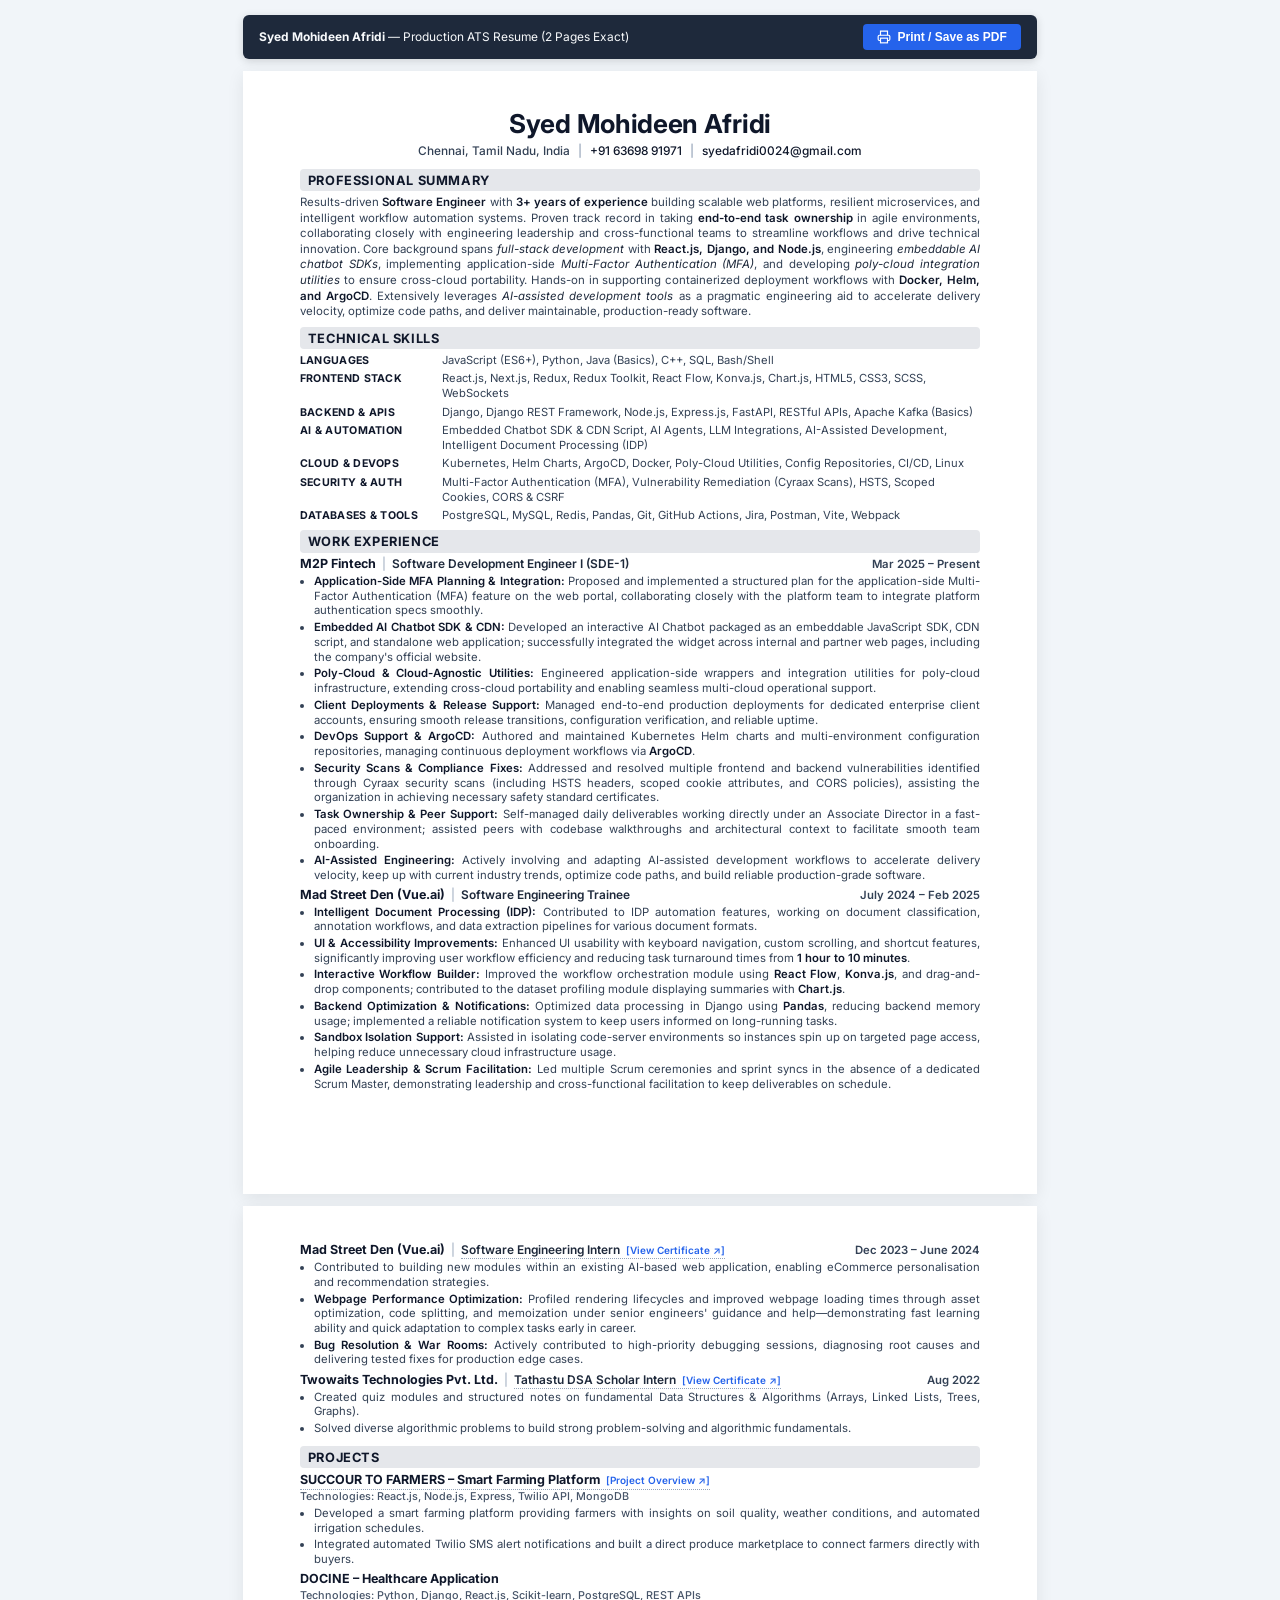
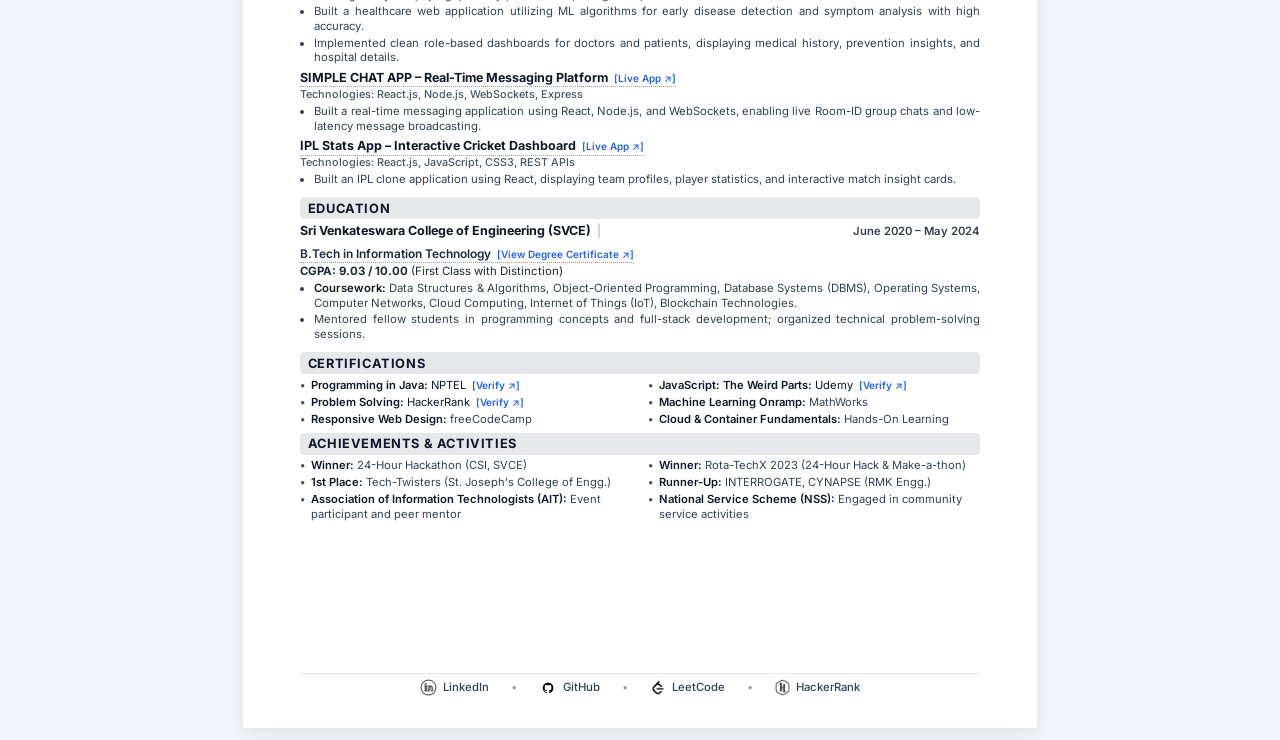
==== resume.html @ 6f6a464a "feat: complete modern glassmorphic portfolio redesign (#codejaaz • #24)" ====
<!DOCTYPE html>
<html lang="en">
<head>
  <meta charset="UTF-8">
  <meta name="viewport" content="width=device-width, initial-scale=1.0">
  <title>Syed Mohideen Afridi - Resume</title>
  <link rel="preconnect" href="https://fonts.googleapis.com">
  <link rel="preconnect" href="https://fonts.gstatic.com" crossorigin>
  <link href="https://fonts.googleapis.com/css2?family=Inter:wght@400;500;600;700&display=swap" rel="stylesheet">
  <style>
    * {
      box-sizing: border-box;
      margin: 0;
      padding: 0;
    }

    body {
      font-family: 'Inter', -apple-system, BlinkMacSystemFont, 'Segoe UI', Roboto, Helvetica, Arial, sans-serif;
      color: #0f172a;
      background-color: #f1f5f9;
      line-height: 1.33;
      font-size: 8.95pt;
      -webkit-font-smoothing: antialiased;
      -moz-osx-font-smoothing: grayscale;
    }

    @page {
      size: A4 portrait;
      margin: 0;
    }

    .page {
      width: 210mm;
      height: 297mm;
      max-height: 297mm;
      padding: 9.5mm 15mm 8.5mm 15mm;
      margin: 12px auto;
      background: #ffffff;
      box-shadow: 0 4px 16px rgba(0, 0, 0, 0.08);
      position: relative;
      overflow: hidden;
      display: flex;
      flex-direction: column;
      justify-content: flex-start;
    }

    @media print {
      body {
        background: transparent;
      }
      .page {
        margin: 0;
        box-shadow: none;
        page-break-after: always;
        page-break-inside: avoid;
        height: 297mm;
        max-height: 297mm;
        overflow: hidden;
      }
      .no-print {
        display: none !important;
      }
    }

    /* Links styling */
    a {
      color: #0f172a;
      text-decoration: none;
      transition: color 0.15s ease;
    }

    a:hover {
      color: #2563eb;
      text-decoration: underline;
    }

    .clickable-title {
      color: #0f172a;
      text-decoration: none;
      border-bottom: 1px dotted #94a3b8;
    }

    .clickable-title:hover {
      color: #2563eb;
      border-bottom-color: #2563eb;
    }

    .cert-badge {
      font-size: 7.5pt;
      font-weight: 600;
      color: #2563eb;
      margin-left: 3px;
      text-decoration: none;
    }

    .cert-badge:hover {
      text-decoration: underline;
    }

    /* Header styling */
    .header {
      text-align: center;
      margin-bottom: 4px;
    }

    .name {
      font-size: 19.5pt;
      font-weight: 700;
      color: #0f172a;
      letter-spacing: -0.3px;
      margin-bottom: 2.5px;
    }

    .contact-bar {
      display: flex;
      justify-content: center;
      align-items: center;
      flex-wrap: wrap;
      gap: 8px;
      font-size: 8.9pt;
      color: #334155;
      font-weight: 500;
    }

    .separator {
      color: #94a3b8;
    }

    /* Section Bar */
    .section-title {
      background-color: #e5e7eb;
      border-radius: 4px;
      padding: 2.6px 8px;
      font-size: 9.6pt;
      font-weight: 700;
      text-transform: uppercase;
      letter-spacing: 0.6px;
      color: #0f172a;
      margin-top: 5.5px;
      margin-bottom: 3.5px;
    }

    #page-2 .section-title {
      margin-top: 6px;
      margin-bottom: 3.5px;
    }

    /* Summary */
    .summary-text {
      font-size: 8.6pt;
      color: #334155;
      line-height: 1.36;
      text-align: justify;
      margin-bottom: 2px;
    }

    .summary-text strong {
      color: #0f172a;
      font-weight: 600;
    }

    .summary-text em {
      color: #1e293b;
      font-style: italic;
    }

    /* Experience & Projects items */
    .item-block {
      margin-bottom: 4px;
    }

    #page-2 .item-block {
      margin-bottom: 4.5px;
    }

    .item-header {
      display: flex;
      justify-content: space-between;
      align-items: baseline;
      margin-bottom: 0.5px;
    }

    .item-left {
      display: flex;
      align-items: baseline;
      gap: 6px;
      flex-wrap: wrap;
    }

    .org-name {
      font-size: 9.4pt;
      font-weight: 700;
      color: #0f172a;
    }

    .role-title {
      font-size: 8.95pt;
      font-weight: 600;
      color: #1e293b;
    }

    .role-sub {
      font-size: 8.2pt;
      color: #64748b;
      font-weight: 500;
    }

    .project-tech {
      font-size: 8.1pt;
      color: #475569;
      font-weight: 500;
      margin-top: 0.5px;
      margin-bottom: 1.5px;
    }

    .item-date {
      font-size: 8.5pt;
      font-weight: 600;
      color: #334155;
      white-space: nowrap;
    }

    /* Bullet points */
    ul.bullet-list {
      list-style-type: disc;
      padding-left: 14px;
      margin-top: 1px;
      margin-bottom: 1px;
    }

    ul.bullet-list li {
      font-size: 8.5pt;
      color: #334155;
      line-height: 1.31;
      margin-bottom: 1.8px;
      text-align: justify;
    }

    #page-2 ul.bullet-list li {
      line-height: 1.31;
      margin-bottom: 1.6px;
    }

    ul.bullet-list li strong {
      color: #0f172a;
      font-weight: 600;
    }

    /* Skills Container */
    .skills-container {
      display: flex;
      flex-direction: column;
      gap: 3.5px;
      margin-top: 2px;
      margin-bottom: 2px;
    }

    .skill-row {
      display: grid;
      grid-template-columns: 142px 1fr;
      font-size: 8.4pt;
      line-height: 1.32;
      align-items: baseline;
    }

    .skill-category {
      font-weight: 700;
      color: #0f172a;
      text-transform: uppercase;
      font-size: 8pt;
      letter-spacing: 0.3px;
    }

    .skill-items {
      color: #334155;
    }

    /* Two column grid for Certs & Achievements */
    .two-col-grid {
      display: grid;
      grid-template-columns: 1fr 1fr;
      gap: 2.5px 16px;
      margin-top: 1.5px;
      font-size: 8.4pt;
    }

    .grid-item {
      color: #334155;
      line-height: 1.3;
      padding-left: 11px;
      position: relative;
    }

    .grid-item::before {
      content: "•";
      position: absolute;
      left: 0;
      color: #475569;
      font-weight: bold;
    }

    .grid-item strong {
      color: #0f172a;
      font-weight: 600;
    }

    /* Education specifics */
    .edu-header {
      display: flex;
      justify-content: space-between;
      align-items: baseline;
      margin-bottom: 1px;
    }

    /* Footer links */
    .footer-bar {
      margin-top: auto;
      padding-top: 5px;
      border-top: 1px solid #e2e8f0;
      display: flex;
      justify-content: center;
      align-items: center;
      gap: 22px;
      font-size: 8.5pt;
    }

    .footer-link {
      display: inline-flex;
      align-items: center;
      gap: 6px;
      color: #334155;
      text-decoration: none;
      font-weight: 500;
      transition: transform 0.15s ease, opacity 0.15s ease;
    }

    .footer-link:hover {
      color: #2563eb;
      transform: translateY(-1px);
    }

    .footer-img {
      height: 17px;
      width: auto;
      object-fit: contain;
      vertical-align: middle;
    }

    /* Web Preview Controls */
    .preview-controls {
      max-width: 210mm;
      margin: 15px auto 5px auto;
      display: flex;
      justify-content: space-between;
      align-items: center;
      padding: 9px 16px;
      background: #1e293b;
      color: #f8fafc;
      border-radius: 6px;
      box-shadow: 0 2px 8px rgba(0,0,0,0.15);
    }

    .btn-print {
      background: #2563eb;
      color: white;
      border: none;
      padding: 6px 14px;
      border-radius: 4px;
      font-weight: 600;
      cursor: pointer;
      font-size: 9pt;
      display: inline-flex;
      align-items: center;
      gap: 6px;
      transition: background 0.15s ease;
    }

    .btn-print:hover {
      background: #1d4ed8;
    }
  </style>
</head>
<body>

  <div class="preview-controls no-print">
    <div><strong>Syed Mohideen Afridi</strong> — Production ATS Resume (2 Pages Exact)</div>
    <button class="btn-print" onclick="window.print()">
      <svg width="14" height="14" viewBox="0 0 24 24" fill="none" stroke="currentColor" stroke-width="2"><polyline points="6 9 6 2 18 2 18 9"></polyline><path d="M6 18H4a2 2 0 0 1-2-2v-5a2 2 0 0 1 2-2h16a2 2 0 0 1 2 2v5a2 2 0 0 1-2 2h-2"></path><rect x="6" y="14" width="12" height="8"></rect></svg>
      Print / Save as PDF
    </button>
  </div>

  <!-- ==================== PAGE 1 ==================== -->
  <div class="page" id="page-1">
    
    <!-- HEADER -->
    <header class="header">
      <h1 class="name">Syed Mohideen Afridi</h1>
      <div class="contact-bar">
        <span>Chennai, Tamil Nadu, India</span>
        <span class="separator">|</span>
        <a href="callto:+916369891971">+91 63698 91971</a>
        <span class="separator">|</span>
        <a href="mailto:syedafridi0024@gmail.com">syedafridi0024@gmail.com</a>
      </div>
    </header>

    <!-- PROFESSIONAL SUMMARY -->
    <section>
      <div class="section-title">Professional Summary</div>
      <p class="summary-text">
        Results-driven <strong>Software Engineer</strong> with <strong>3+ years of experience</strong> building scalable web platforms, resilient microservices, and intelligent workflow automation systems. Proven track record in taking <strong>end-to-end task ownership</strong> in agile environments, collaborating closely with engineering leadership and cross-functional teams to streamline workflows and drive technical innovation. Core background spans <em>full-stack development</em> with <strong>React.js, Django, and Node.js</strong>, engineering <em>embeddable AI chatbot SDKs</em>, implementing application-side <em>Multi-Factor Authentication (MFA)</em>, and developing <em>poly-cloud integration utilities</em> to ensure cross-cloud portability. Hands-on in supporting containerized deployment workflows with <strong>Docker, Helm, and ArgoCD</strong>. Extensively leverages <em>AI-assisted development tools</em> as a pragmatic engineering aid to accelerate delivery velocity, optimize code paths, and deliver maintainable, production-ready software.
      </p>
    </section>

    <!-- TECHNICAL SKILLS (Java (Basics) and Kafka (Basics) not bold, OCI removed) -->
    <section>
      <div class="section-title">Technical Skills</div>
      <div class="skills-container">
        <div class="skill-row">
          <span class="skill-category">Languages</span>
          <span class="skill-items">JavaScript (ES6+), Python, Java (Basics), C++, SQL, Bash/Shell</span>
        </div>
        <div class="skill-row">
          <span class="skill-category">Frontend Stack</span>
          <span class="skill-items">React.js, Next.js, Redux, Redux Toolkit, React Flow, Konva.js, Chart.js, HTML5, CSS3, SCSS, WebSockets</span>
        </div>
        <div class="skill-row">
          <span class="skill-category">Backend &amp; APIs</span>
          <span class="skill-items">Django, Django REST Framework, Node.js, Express.js, FastAPI, RESTful APIs, Apache Kafka (Basics)</span>
        </div>
        <div class="skill-row">
          <span class="skill-category">AI &amp; Automation</span>
          <span class="skill-items">Embedded Chatbot SDK &amp; CDN Script, AI Agents, LLM Integrations, AI-Assisted Development, Intelligent Document Processing (IDP)</span>
        </div>
        <div class="skill-row">
          <span class="skill-category">Cloud &amp; DevOps</span>
          <span class="skill-items">Kubernetes, Helm Charts, ArgoCD, Docker, Poly-Cloud Utilities, Config Repositories, CI/CD, Linux</span>
        </div>
        <div class="skill-row">
          <span class="skill-category">Security &amp; Auth</span>
          <span class="skill-items">Multi-Factor Authentication (MFA), Vulnerability Remediation (Cyraax Scans), HSTS, Scoped Cookies, CORS &amp; CSRF</span>
        </div>
        <div class="skill-row">
          <span class="skill-category">Databases &amp; Tools</span>
          <span class="skill-items">PostgreSQL, MySQL, Redis, Pandas, Git, GitHub Actions, Jira, Postman, Vite, Webpack</span>
        </div>
      </div>
    </section>

    <!-- WORK EXPERIENCE (PART 1) -->
    <section>
      <div class="section-title">Work Experience</div>

      <!-- M2P FINTECH -->
      <div class="item-block">
        <div class="item-header">
          <div class="item-left">
            <span class="org-name">M2P Fintech</span>
            <span class="separator">|</span>
            <span class="role-title">Software Development Engineer I (SDE-1)</span>
          </div>
          <span class="item-date">Mar 2025 – Present</span>
        </div>
        <ul class="bullet-list">
          <li><strong>Application-Side MFA Planning &amp; Integration:</strong> Proposed and implemented a structured plan for the application-side Multi-Factor Authentication (MFA) feature on the web portal, collaborating closely with the platform team to integrate platform authentication specs smoothly.</li>
          <li><strong>Embedded AI Chatbot SDK &amp; CDN:</strong> Developed an interactive AI Chatbot packaged as an embeddable JavaScript SDK, CDN script, and standalone web application; successfully integrated the widget across internal and partner web pages, including the company's official website.</li>
          <li><strong>Poly-Cloud &amp; Cloud-Agnostic Utilities:</strong> Engineered application-side wrappers and integration utilities for poly-cloud infrastructure, extending cross-cloud portability and enabling seamless multi-cloud operational support.</li>
          <li><strong>Client Deployments &amp; Release Support:</strong> Managed end-to-end production deployments for dedicated enterprise client accounts, ensuring smooth release transitions, configuration verification, and reliable uptime.</li>
          <li><strong>DevOps Support &amp; ArgoCD:</strong> Authored and maintained Kubernetes Helm charts and multi-environment configuration repositories, managing continuous deployment workflows via <strong>ArgoCD</strong>.</li>
          <li><strong>Security Scans &amp; Compliance Fixes:</strong> Addressed and resolved multiple frontend and backend vulnerabilities identified through Cyraax security scans (including HSTS headers, scoped cookie attributes, and CORS policies), assisting the organization in achieving necessary safety standard certificates.</li>
          <li><strong>Task Ownership &amp; Peer Support:</strong> Self-managed daily deliverables working directly under an Associate Director in a fast-paced environment; assisted peers with codebase walkthroughs and architectural context to facilitate smooth team onboarding.</li>
          <li><strong>AI-Assisted Engineering:</strong> Actively involving and adapting AI-assisted development workflows to accelerate delivery velocity, keep up with current industry trends, optimize code paths, and build reliable production-grade software.</li>
        </ul>
      </div>

      <!-- MAD STREET DEN (TRAINEE) -->
      <div class="item-block">
        <div class="item-header">
          <div class="item-left">
            <span class="org-name">Mad Street Den (Vue.ai)</span>
            <span class="separator">|</span>
            <span class="role-title">Software Engineering Trainee</span>
          </div>
          <span class="item-date">July 2024 – Feb 2025</span>
        </div>
        <ul class="bullet-list">
          <li><strong>Intelligent Document Processing (IDP):</strong> Contributed to IDP automation features, working on document classification, annotation workflows, and data extraction pipelines for various document formats.</li>
          <li><strong>UI &amp; Accessibility Improvements:</strong> Enhanced UI usability with keyboard navigation, custom scrolling, and shortcut features, significantly improving user workflow efficiency and reducing task turnaround times from <strong>1 hour to 10 minutes</strong>.</li>
          <li><strong>Interactive Workflow Builder:</strong> Improved the workflow orchestration module using <strong>React Flow</strong>, <strong>Konva.js</strong>, and drag-and-drop components; contributed to the dataset profiling module displaying summaries with <strong>Chart.js</strong>.</li>
          <li><strong>Backend Optimization &amp; Notifications:</strong> Optimized data processing in Django using <strong>Pandas</strong>, reducing backend memory usage; implemented a reliable notification system to keep users informed on long-running tasks.</li>
          <li><strong>Sandbox Isolation Support:</strong> Assisted in isolating code-server environments so instances spin up on targeted page access, helping reduce unnecessary cloud infrastructure usage.</li>
          <li><strong>Agile Leadership &amp; Scrum Facilitation:</strong> Led multiple Scrum ceremonies and sprint syncs in the absence of a dedicated Scrum Master, demonstrating leadership and cross-functional facilitation to keep deliverables on schedule.</li>
        </ul>
      </div>

    </section>

  </div>

  <!-- ==================== PAGE 2 ==================== -->
  <div class="page" id="page-2">

    <!-- WORK EXPERIENCE CONTINUATION (Without "Contd" banner) -->
    <div style="margin-top: 1px;">
      
      <!-- MAD STREET DEN (INTERN) WITH CLICKABLE CERTIFICATE -->
      <div class="item-block">
        <div class="item-header">
          <div class="item-left">
            <span class="org-name">Mad Street Den (Vue.ai)</span>
            <span class="separator">|</span>
            <a href="https://drive.google.com/file/d/1WquhocGQyn2RsbBk_FN29adwrq1MNt2r/view?usp=drivesdk" target="_blank" class="role-title clickable-title">Software Engineering Intern <span class="cert-badge">[View Certificate ↗]</span></a>
          </div>
          <span class="item-date">Dec 2023 – June 2024</span>
        </div>
        <ul class="bullet-list">
          <li>Contributed to building new modules within an existing AI-based web application, enabling eCommerce personalisation and recommendation strategies.</li>
          <li><strong>Webpage Performance Optimization:</strong> Profiled rendering lifecycles and improved webpage loading times through asset optimization, code splitting, and memoization under senior engineers' guidance and help—demonstrating fast learning ability and quick adaptation to complex tasks early in career.</li>
          <li><strong>Bug Resolution &amp; War Rooms:</strong> Actively contributed to high-priority debugging sessions, diagnosing root causes and delivering tested fixes for production edge cases.</li>
        </ul>
      </div>

      <!-- TWOWAITS TECHNOLOGIES WITH CLICKABLE CERTIFICATE -->
      <div class="item-block">
        <div class="item-header">
          <div class="item-left">
            <span class="org-name">Twowaits Technologies Pvt. Ltd.</span>
            <span class="separator">|</span>
            <a href="https://drive.google.com/file/d/1WotNd1E1_-sOCmH2pbjWh-JUPwzJcaJG/view?usp=drivesdk" target="_blank" class="role-title clickable-title">Tathastu DSA Scholar Intern <span class="cert-badge">[View Certificate ↗]</span></a>
          </div>
          <span class="item-date">Aug 2022</span>
        </div>
        <ul class="bullet-list">
          <li>Created quiz modules and structured notes on fundamental Data Structures &amp; Algorithms (Arrays, Linked Lists, Trees, Graphs).</li>
          <li>Solved diverse algorithmic problems to build strong problem-solving and algorithmic fundamentals.</li>
        </ul>
      </div>
    </div>

    <!-- PROJECTS (Title: Projects, Tech Stack Below Title, IPL Added) -->
    <section>
      <div class="section-title">Projects</div>

      <!-- PROJECT 1: SUCCOUR TO FARMERS -->
      <div class="item-block">
        <div class="item-header">
          <div class="item-left">
            <a href="https://drive.google.com/file/d/1CZT9Qju0u9bh4rnwqS2JpyjE9ogaHBQp/view?usp=sharing" target="_blank" class="org-name clickable-title">SUCCOUR TO FARMERS – Smart Farming Platform <span class="cert-badge">[Project Overview ↗]</span></a>
          </div>
        </div>
        <div class="project-tech">Technologies: React.js, Node.js, Express, Twilio API, MongoDB</div>
        <ul class="bullet-list">
          <li>Developed a smart farming platform providing farmers with insights on soil quality, weather conditions, and automated irrigation schedules.</li>
          <li>Integrated automated Twilio SMS alert notifications and built a direct produce marketplace to connect farmers directly with buyers.</li>
        </ul>
      </div>

      <!-- PROJECT 2: DOCINE -->
      <div class="item-block">
        <div class="item-header">
          <div class="item-left">
            <span class="org-name">DOCINE – Healthcare Application</span>
          </div>
        </div>
        <div class="project-tech">Technologies: Python, Django, React.js, Scikit-learn, PostgreSQL, REST APIs</div>
        <ul class="bullet-list">
          <li>Built a healthcare web application utilizing ML algorithms for early disease detection and symptom analysis with high accuracy.</li>
          <li>Implemented clean role-based dashboards for doctors and patients, displaying medical history, prevention insights, and hospital details.</li>
        </ul>
      </div>

      <!-- PROJECT 3: SIMPLE CHAT APP -->
      <div class="item-block">
        <div class="item-header">
          <div class="item-left">
            <a href="https://chat-app-one-sable.vercel.app/" target="_blank" class="org-name clickable-title">SIMPLE CHAT APP – Real-Time Messaging Platform <span class="cert-badge">[Live App ↗]</span></a>
          </div>
        </div>
        <div class="project-tech">Technologies: React.js, Node.js, WebSockets, Express</div>
        <ul class="bullet-list">
          <li>Built a real-time messaging application using React, Node.js, and WebSockets, enabling live Room-ID group chats and low-latency message broadcasting.</li>
        </ul>
      </div>

      <!-- PROJECT 4: IPL STATS APP -->
      <div class="item-block">
        <div class="item-header">
          <div class="item-left">
            <a href="https://ipl-blush.vercel.app/" target="_blank" class="org-name clickable-title">IPL Stats App – Interactive Cricket Dashboard <span class="cert-badge">[Live App ↗]</span></a>
          </div>
        </div>
        <div class="project-tech">Technologies: React.js, JavaScript, CSS3, REST APIs</div>
        <ul class="bullet-list">
          <li>Built an IPL clone application using React, displaying team profiles, player statistics, and interactive match insight cards.</li>
        </ul>
      </div>
    </section>

    <!-- EDUCATION (With Degree Certificate Embed Link & Unbolded IoT / Blockchain) -->
    <section>
      <div class="section-title">Education</div>
      <div class="item-block">
        <div class="edu-header">
          <div class="item-left">
            <span class="org-name">Sri Venkateswara College of Engineering (SVCE)</span>
            <span class="separator">|</span>
            <a href="https://drive.google.com/file/d/1yXUnmAUA-3Dv5QBdlSKlMl93A5tKJJZt/view?usp=drive_link" target="_blank" class="role-title clickable-title">B.Tech in Information Technology <span class="cert-badge">[View Degree Certificate ↗]</span></a>
          </div>
          <span class="item-date">June 2020 – May 2024</span>
        </div>
        <div style="font-size: 8.6pt; color: #1e293b; margin-top: 1px; margin-bottom: 2px;">
          <strong>CGPA: 9.03 / 10.00</strong> (First Class with Distinction)
        </div>
        <ul class="bullet-list">
          <li><strong>Coursework:</strong> Data Structures &amp; Algorithms, Object-Oriented Programming, Database Systems (DBMS), Operating Systems, Computer Networks, Cloud Computing, Internet of Things (IoT), Blockchain Technologies.</li>
          <li>Mentored fellow students in programming concepts and full-stack development; organized technical problem-solving sessions.</li>
        </ul>
      </div>
    </section>

    <!-- CERTIFICATIONS (Problem Solving Advanced -> Problem Solving) -->
    <section>
      <div class="section-title">Certifications</div>
      <div class="two-col-grid">
        <div class="grid-item">
          <a href="https://nptel.ac.in/noc/E_Certificate/NPTEL23CS49S1334439004300922" target="_blank"><strong>Programming in Java:</strong> NPTEL <span class="cert-badge">[Verify ↗]</span></a>
        </div>
        <div class="grid-item">
          <a href="https://www.udemy.com/certificate/UC-8c921369-3f1f-416f-bf68-1635f5fabcb4/" target="_blank"><strong>JavaScript: The Weird Parts:</strong> Udemy <span class="cert-badge">[Verify ↗]</span></a>
        </div>
        <div class="grid-item">
          <a href="https://www.hackerrank.com/certificates/823325819cb1" target="_blank"><strong>Problem Solving:</strong> HackerRank <span class="cert-badge">[Verify ↗]</span></a>
        </div>
        <div class="grid-item">
          <strong>Machine Learning Onramp:</strong> MathWorks
        </div>
        <div class="grid-item">
          <strong>Responsive Web Design:</strong> freeCodeCamp
        </div>
        <div class="grid-item">
          <strong>Cloud &amp; Container Fundamentals:</strong> Hands-On Learning
        </div>
      </div>
    </section>

    <!-- ACHIEVEMENTS & ACTIVITIES -->
    <section>
      <div class="section-title">Achievements &amp; Activities</div>
      <div class="two-col-grid">
        <div class="grid-item"><strong>Winner:</strong> 24-Hour Hackathon (CSI, SVCE)</div>
        <div class="grid-item"><strong>Winner:</strong> Rota-TechX 2023 (24-Hour Hack &amp; Make-a-thon)</div>
        <div class="grid-item"><strong>1st Place:</strong> Tech-Twisters (St. Joseph's College of Engg.)</div>
        <div class="grid-item"><strong>Runner-Up:</strong> INTERROGATE, CYNAPSE (RMK Engg.)</div>
        <div class="grid-item"><strong>Association of Information Technologists (AIT):</strong> Event participant and peer mentor</div>
        <div class="grid-item"><strong>National Service Scheme (NSS):</strong> Engaged in community service activities</div>
      </div>
    </section>

    <!-- FOOTER WITH AUTHENTIC EXTRACTED ICONS FROM SAMPLE RESUME -->
    <footer class="footer-bar">
      <a class="footer-link" href="https://www.linkedin.com/in/syed-afridi-5a4868245" target="_blank" title="LinkedIn">
        <img class="footer-img" src="[data-uri]" alt="LinkedIn">
        <span>LinkedIn</span>
      </a>
      <span class="separator">•</span>
      <a class="footer-link" href="https://github.com/codejaaz24" target="_blank" title="GitHub">
        <img class="footer-img" src="[data-uri]" alt="GitHub">
        <span>GitHub</span>
      </a>
      <span class="separator">•</span>
      <a class="footer-link" href="https://leetcode.com/u/codejaaz24/" target="_blank" title="LeetCode">
        <img class="footer-img" src="[data-uri]" alt="LeetCode">
        <span>LeetCode</span>
      </a>
      <span class="separator">•</span>
      <a class="footer-link" href="https://www.hackerrank.com/profile/syedafridi2002" target="_blank" title="HackerRank">
        <img class="footer-img" src="[data-uri]" alt="HackerRank">
        <span>HackerRank</span>
      </a>
    </footer>

  </div>

</body>
</html>
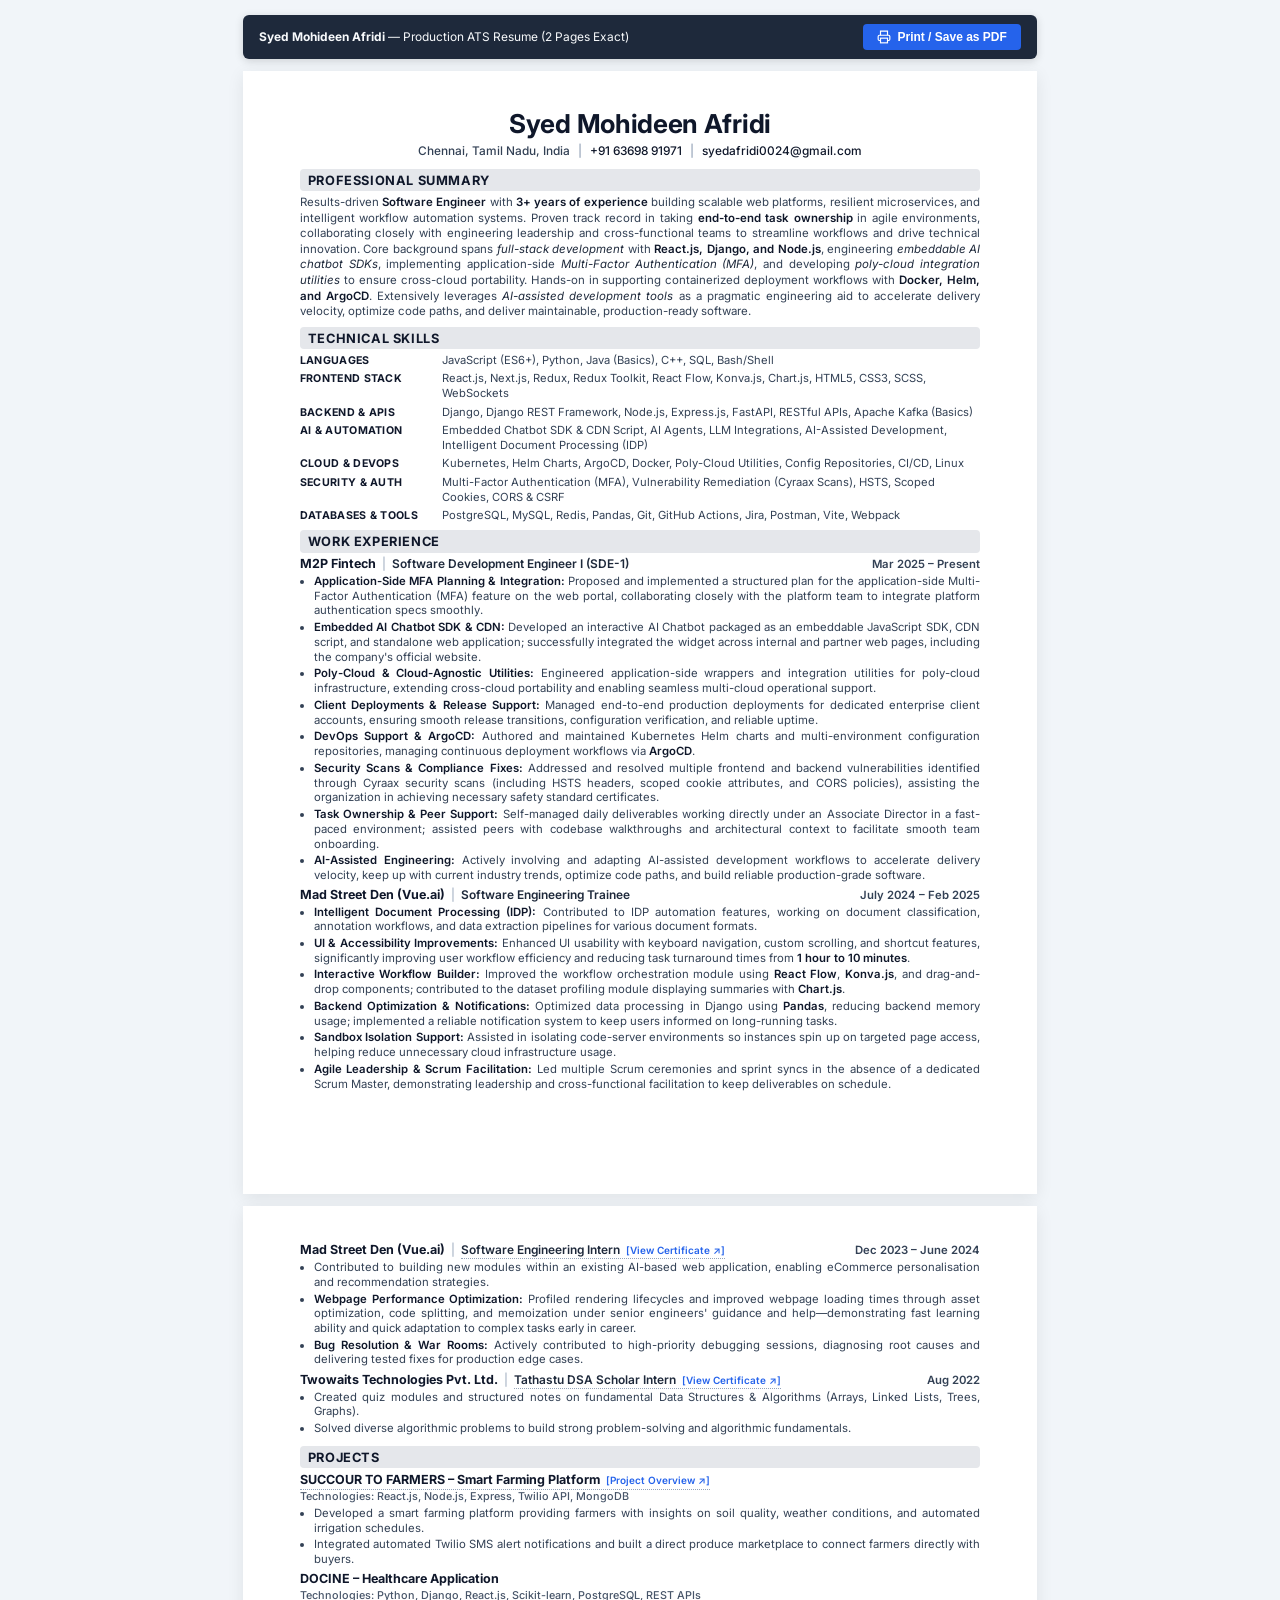
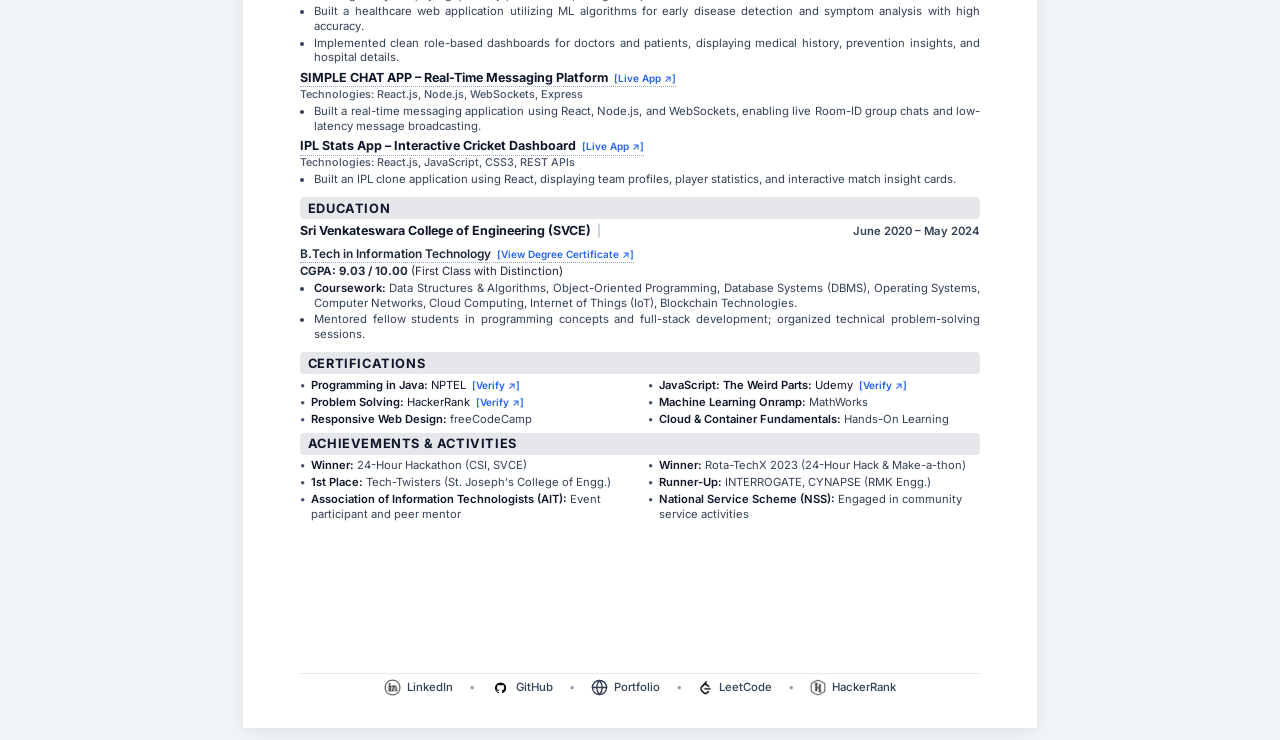
==== commit 707890c9: "feat: add portfolio link with clean globe icon to resume" ====
--- a/resume.html
+++ b/resume.html
@@ -320,7 +320,7 @@
       display: flex;
       justify-content: center;
       align-items: center;
-      gap: 22px;
+      gap: 16px;
       font-size: 8.5pt;
     }
 
@@ -669,6 +669,15 @@
         <span>GitHub</span>
       </a>
       <span class="separator">•</span>
+      <a class="footer-link" href="https://codejaaz24.github.io/PortFolio/" target="_blank" title="Portfolio">
+        <svg class="footer-img" width="16" height="16" viewBox="0 0 24 24" fill="none" stroke="currentColor" stroke-width="2" stroke-linecap="round" stroke-linejoin="round">
+          <circle cx="12" cy="12" r="10"></circle>
+          <line x1="2" y1="12" x2="22" y2="12"></line>
+          <path d="M12 2a15.3 15.3 0 0 1 4 10 15.3 15.3 0 0 1-4 10 15.3 15.3 0 0 1-4-10 15.3 15.3 0 0 1 4-10z"></path>
+        </svg>
+        <span>Portfolio</span>
+      </a>
+      <span class="separator">•</span>
       <a class="footer-link" href="https://leetcode.com/u/codejaaz24/" target="_blank" title="LeetCode">
         <img class="footer-img" src="[data-uri]" alt="LeetCode">
         <span>LeetCode</span>
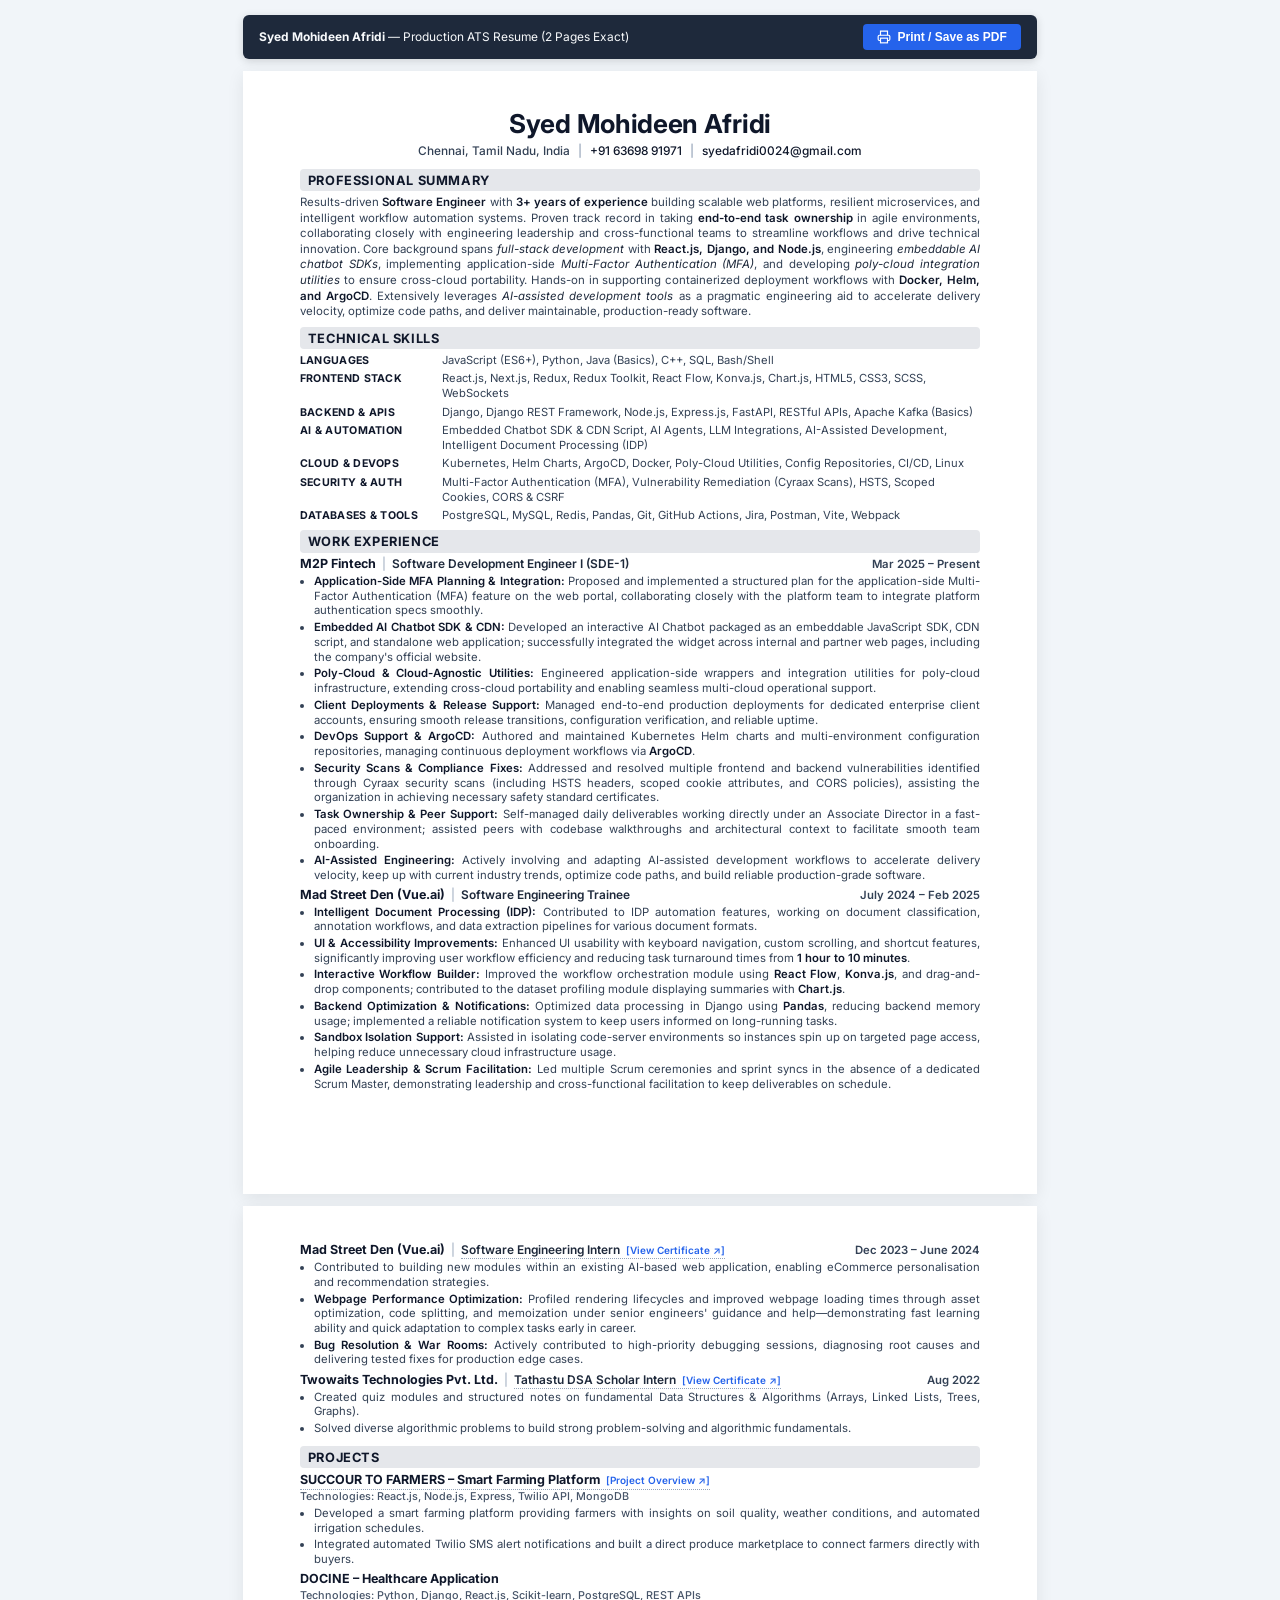
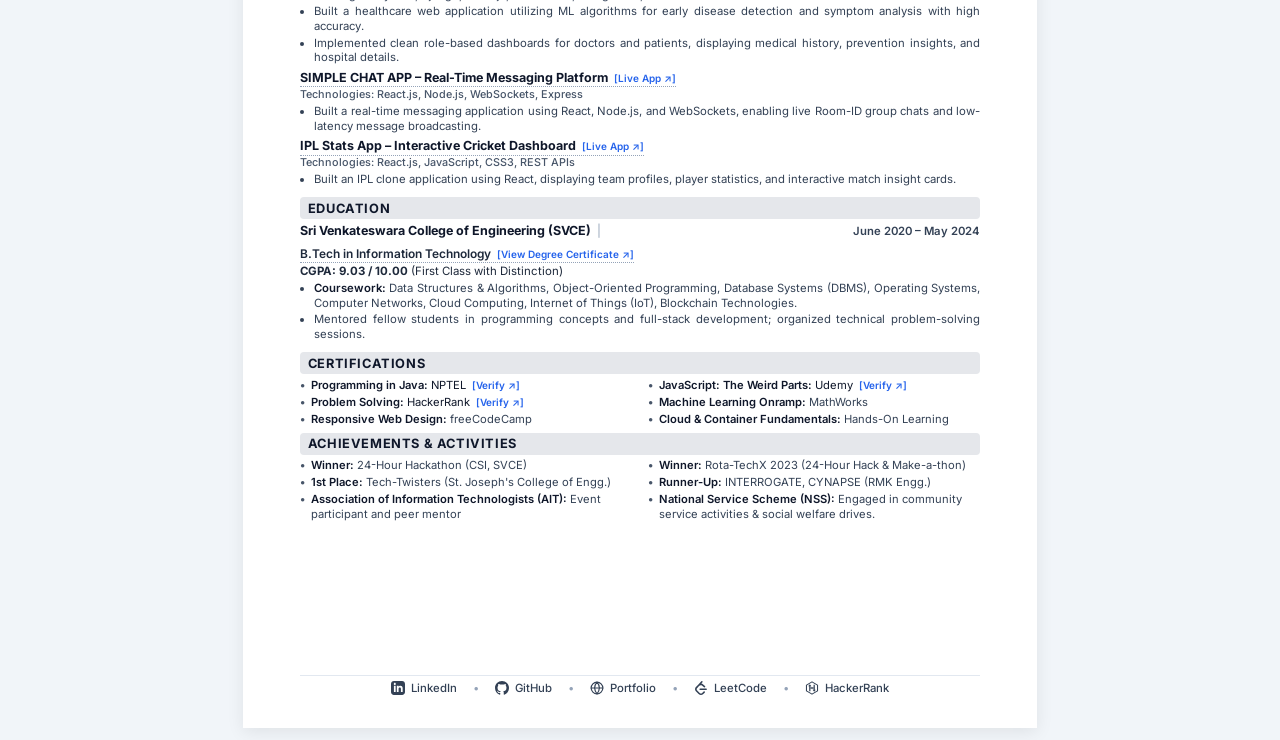
==== commit cbdf307a: "fix(icons): replace raster LeetCode and HackerRank images with crisp vector SVGs" ====
--- a/resume.html
+++ b/resume.html
@@ -340,10 +340,10 @@
     }
 
     .footer-img {
-      height: 17px;
-      width: auto;
-      object-fit: contain;
+      height: 14px;
+      width: 14px;
       vertical-align: middle;
+      flex-shrink: 0;
     }
 
     /* Web Preview Controls */
@@ -653,24 +653,30 @@
         <div class="grid-item"><strong>1st Place:</strong> Tech-Twisters (St. Joseph's College of Engg.)</div>
         <div class="grid-item"><strong>Runner-Up:</strong> INTERROGATE, CYNAPSE (RMK Engg.)</div>
         <div class="grid-item"><strong>Association of Information Technologists (AIT):</strong> Event participant and peer mentor</div>
-        <div class="grid-item"><strong>National Service Scheme (NSS):</strong> Engaged in community service activities</div>
+        <div class="grid-item"><strong>National Service Scheme (NSS):</strong> Engaged in community service activities &amp; social welfare drives.</div>
       </div>
     </section>
 
-    <!-- FOOTER WITH AUTHENTIC EXTRACTED ICONS FROM SAMPLE RESUME -->
+    <!-- FOOTER WITH CRISP PROFESSIONAL VECTOR ICONS -->
     <footer class="footer-bar">
       <a class="footer-link" href="https://www.linkedin.com/in/syed-afridi-5a4868245" target="_blank" title="LinkedIn">
-        <img class="footer-img" src="[data-uri]" alt="LinkedIn">
+        <svg class="footer-img" width="14" height="14" viewBox="0 0 24 24" fill="currentColor">
+          <path
+            d="M19 0h-14c-2.761 0-5 2.239-5 5v14c0 2.761 2.239 5 5 5h14c2.762 0 5-2.239 5-5v-14c0-2.761-2.238-5-5-5zm-11 19h-3v-11h3v11zm-1.5-12.268c-.966 0-1.75-.79-1.75-1.764s.784-1.764 1.75-1.764 1.75.79 1.75 1.764-.783 1.764-1.75 1.764zm13.5 12.268h-3v-5.604c0-3.368-4-3.113-4 0v5.604h-3v-11h3v1.765c1.396-2.586 7-2.777 7 2.476v6.759z" />
+        </svg>
         <span>LinkedIn</span>
       </a>
       <span class="separator">•</span>
       <a class="footer-link" href="https://github.com/codejaaz24" target="_blank" title="GitHub">
-        <img class="footer-img" src="[data-uri]" alt="GitHub">
+        <svg class="footer-img" width="14" height="14" viewBox="0 0 24 24" fill="currentColor">
+          <path
+            d="M12 0c-6.626 0-12 5.373-12 12 0 5.302 3.438 9.8 8.207 11.387.599.111.793-.261.793-.577v-2.234c-3.338.726-4.033-1.416-4.033-1.416-.546-1.387-1.333-1.756-1.333-1.756-1.089-.745.083-.729.083-.729 1.205.084 1.839 1.237 1.839 1.237 1.07 1.834 2.807 1.304 3.492.997.107-.775.418-1.305.762-1.604-2.665-.305-5.467-1.334-5.467-5.931 0-1.311.469-2.381 1.236-3.221-.124-.303-.535-1.524.117-3.176 0 0 1.008-.322 3.301 1.23.957-.266 1.983-.399 3.003-.404 1.02.005 2.047.138 3.006.404 2.291-1.552 3.297-1.23 3.297-1.23.653 1.653.242 2.874.118 3.176.77.84 1.235 1.911 1.235 3.221 0 4.609-2.807 5.624-5.479 5.921.43.372.823 1.102.823 2.222v3.293c0 .319.192.694.801.576 4.765-1.589 8.199-6.086 8.199-11.386 0-6.627-5.373-12-12-12z" />
+        </svg>
         <span>GitHub</span>
       </a>
       <span class="separator">•</span>
       <a class="footer-link" href="https://codejaaz24.github.io/PortFolio/" target="_blank" title="Portfolio">
-        <svg class="footer-img" width="16" height="16" viewBox="0 0 24 24" fill="none" stroke="currentColor" stroke-width="2" stroke-linecap="round" stroke-linejoin="round">
+        <svg class="footer-img" width="14" height="14" viewBox="0 0 24 24" fill="none" stroke="currentColor" stroke-width="2" stroke-linecap="round" stroke-linejoin="round">
           <circle cx="12" cy="12" r="10"></circle>
           <line x1="2" y1="12" x2="22" y2="12"></line>
           <path d="M12 2a15.3 15.3 0 0 1 4 10 15.3 15.3 0 0 1-4 10 15.3 15.3 0 0 1-4-10 15.3 15.3 0 0 1 4-10z"></path>
@@ -679,12 +685,21 @@
       </a>
       <span class="separator">•</span>
       <a class="footer-link" href="https://leetcode.com/u/codejaaz24/" target="_blank" title="LeetCode">
-        <img class="footer-img" src="[data-uri]" alt="LeetCode">
+        <svg class="footer-img" width="14" height="14" viewBox="0 0 24 24" fill="currentColor">
+          <path
+            d="M13.483 0a1.374 1.374 0 0 0-.961.438L7.116 6.226l-3.854 4.126a5.266 5.266 0 0 0-1.209 2.104 5.35 5.35 0 0 0-.125.513 5.527 5.527 0 0 0 .062 2.362 5.83 5.83 0 0 0 .349 1.017 5.938 5.938 0 0 0 1.271 1.818l4.277 4.193.039.038c2.248 2.165 5.852 2.133 8.063-.074l2.396-2.392c.54-.54.54-1.414.003-1.955a1.378 1.378 0 0 0-1.951-.003l-2.396 2.392a3.021 3.021 0 0 1-4.205.038l-.02-.019-4.276-4.193c-.652-.64-.972-1.469-.948-2.263a2.68 2.68 0 0 1 .066-.523 2.545 2.545 0 0 1 .619-1.164L9.13 8.114c1.058-1.134 3.204-1.27 4.43-.278l3.501 2.831c.593.48 1.461.387 1.94-.207a1.384 1.384 0 0 0-.207-1.943l-3.5-2.831c-.8-.647-1.766-1.045-2.774-1.202l2.015-2.158A1.384 1.384 0 0 0 13.483 0zm-2.866 12.815a1.38 1.38 0 0 0-1.38 1.382 1.38 1.38 0 0 0 1.38 1.382H20.79a1.38 1.38 0 0 0 1.38-1.382 1.38 1.38 0 0 0-1.38-1.382z" />
+        </svg>
         <span>LeetCode</span>
       </a>
       <span class="separator">•</span>
       <a class="footer-link" href="https://www.hackerrank.com/profile/syedafridi2002" target="_blank" title="HackerRank">
-        <img class="footer-img" src="[data-uri]" alt="HackerRank">
+        <svg class="footer-img" width="14" height="14" viewBox="0 0 24 24" fill="currentColor">
+          <path d="M12 1.5 L21.5 7 L21.5 17 L12 22.5 L2.5 17 L2.5 7 Z" fill="none" stroke="currentColor"
+            stroke-width="1.8" stroke-linejoin="round" />
+          <path d="M8.25 5.5 L5.5 9.2 H7.2 V17.5 H9.3 V9.2 H11 Z" />
+          <rect x="9.3" y="10.8" width="5.4" height="2.4" />
+          <path d="M15.75 18.5 L13 14.8 H14.7 V6.5 H16.8 V14.8 H18.5 Z" />
+        </svg>
         <span>HackerRank</span>
       </a>
     </footer>
